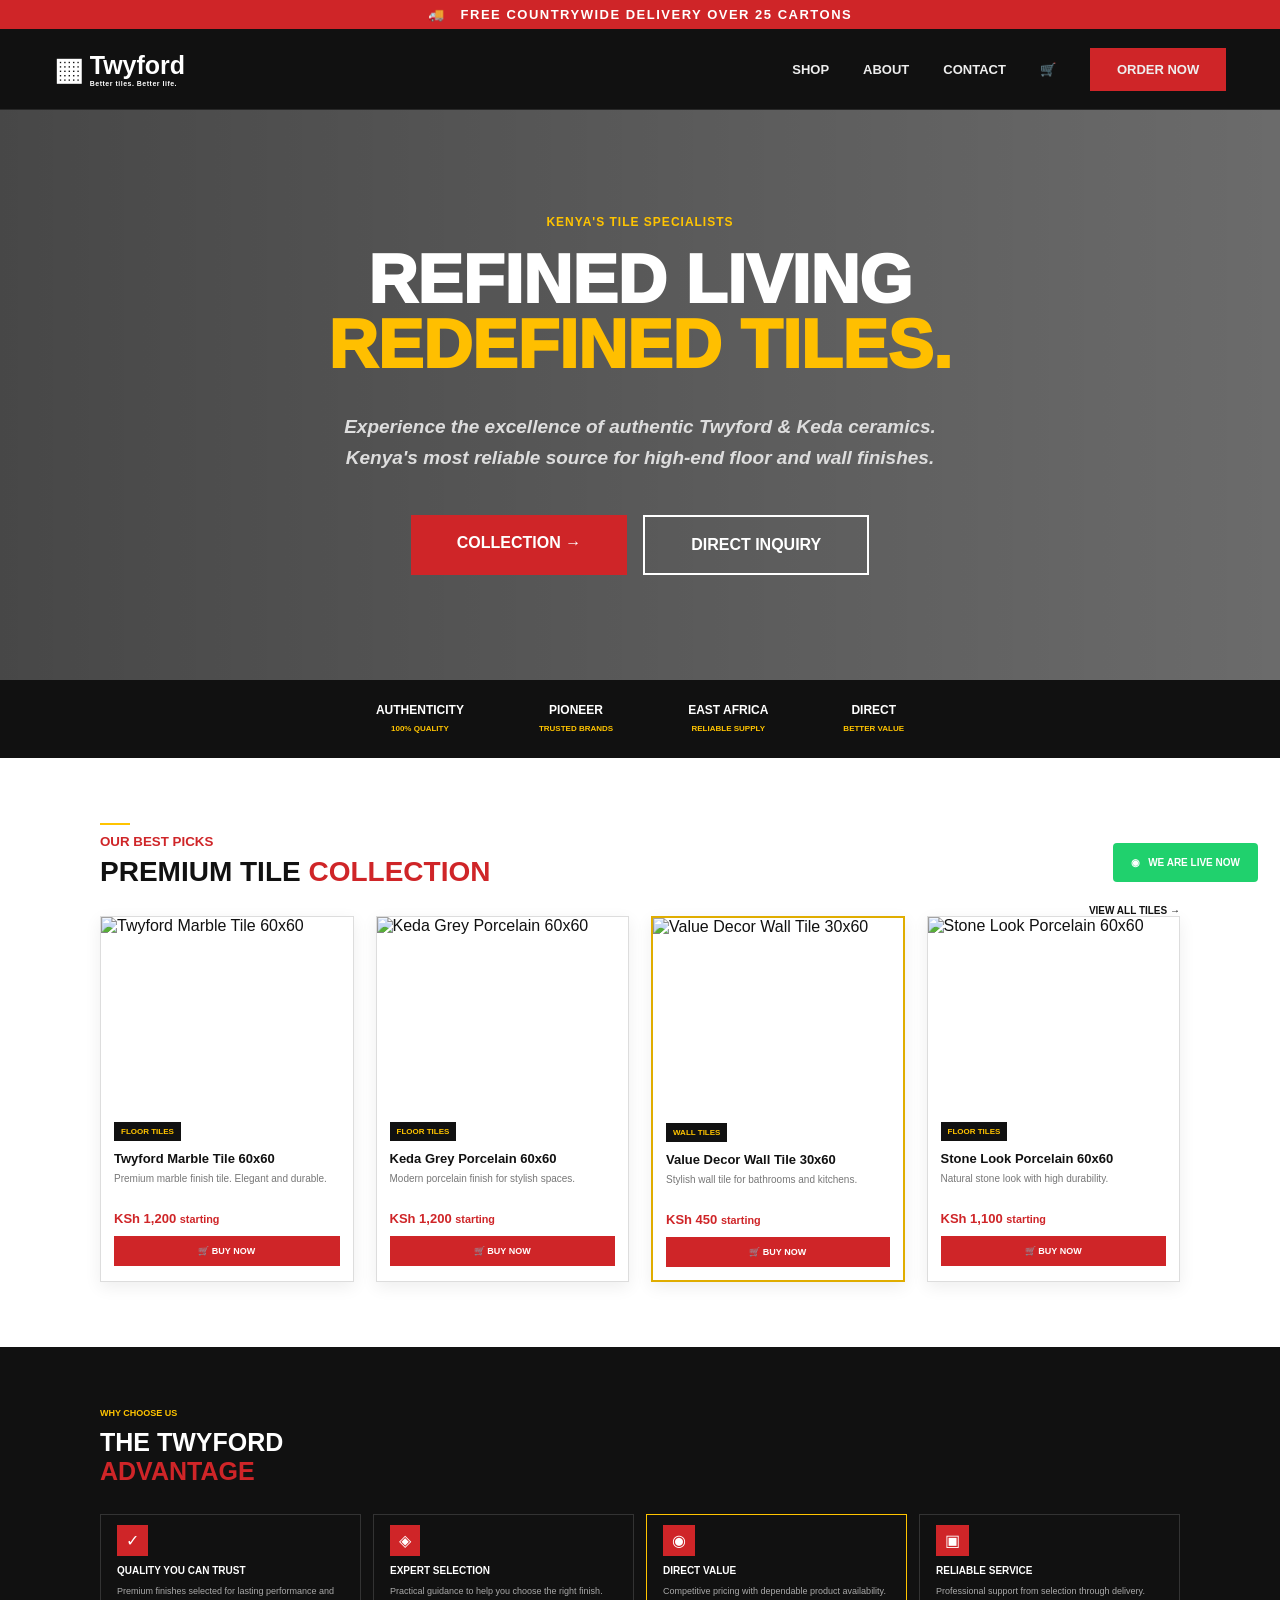
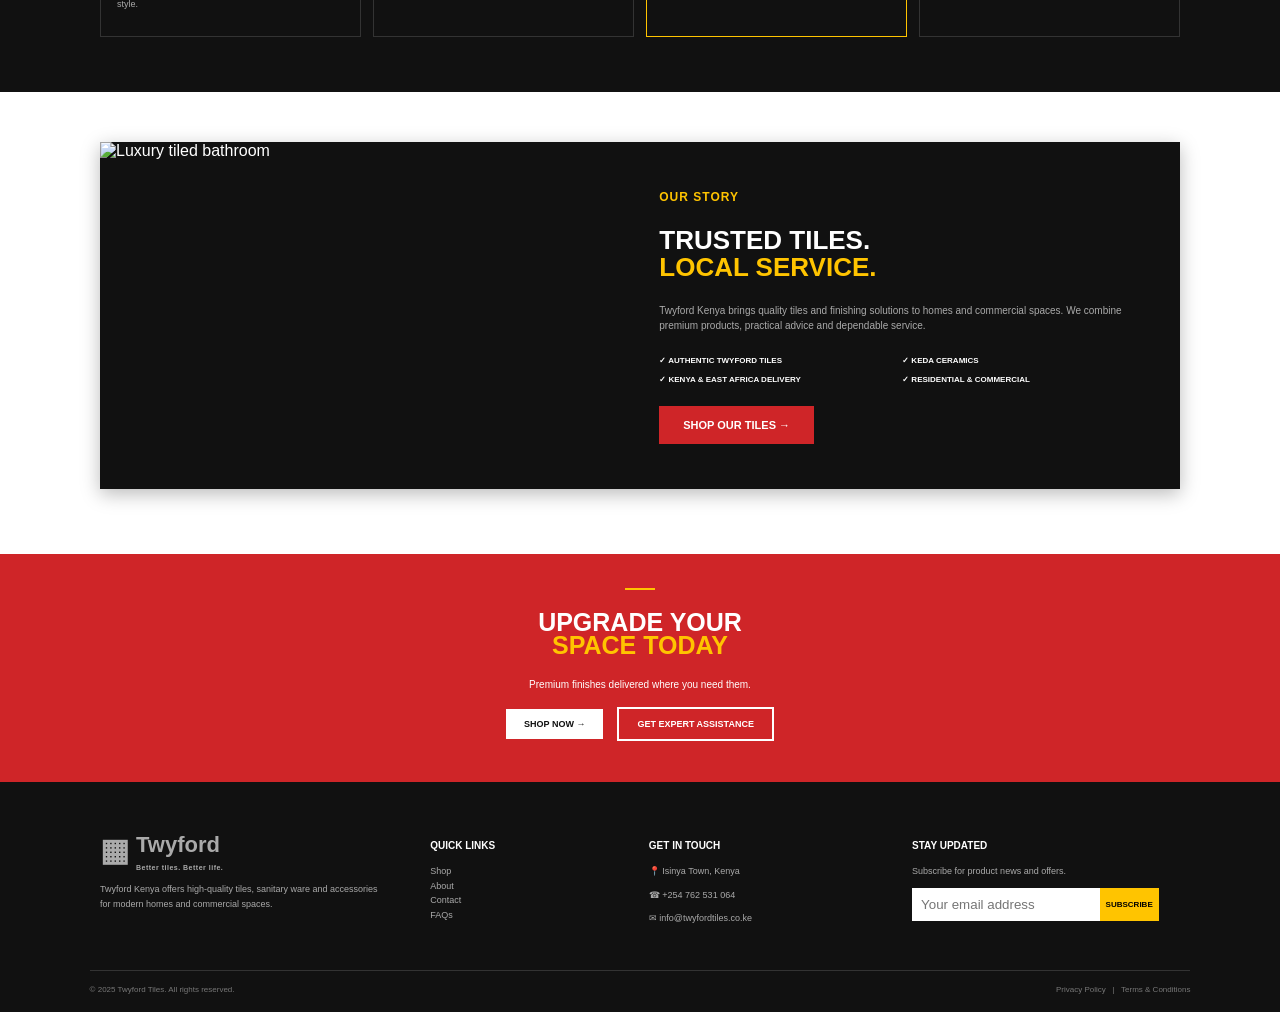
==== index.html @ 9cfc3409 "Add files via upload" ====
<!DOCTYPE html>
<html lang="en">
<head>
<meta charset="UTF-8">
<meta name="viewport" content="width=device-width, initial-scale=1.0">
<title>Twyford Tiles Kenya | Refined Living</title>
<meta name="description" content="Premium tiles, sanitary ware and finishing products in Kenya.">
<link rel="stylesheet" href="styles.css">
</head>
<body>
<div class="delivery">🚚 &nbsp; FREE COUNTRYWIDE DELIVERY OVER 25 CARTONS</div>

<header class="site-header">
  <a class="brand" href="index.html"><span class="brand-mark">▦</span><span>Twyford<small>Better tiles. Better life.</small></span></a>
  <nav>
    <a href="shop.html">SHOP</a><a href="about.html">ABOUT</a><a href="contact.html">CONTACT</a>
    <a href="#cart" class="cart">🛒</a><a class="order" href="contact.html">ORDER NOW</a>
  </nav>
  <button class="menu" aria-label="Menu">☰</button>
</header>

<main>
<section class="hero">
  <div class="hero-inner">
    <div class="eyebrow">KENYA'S TILE SPECIALISTS</div>
    <h1>REFINED LIVING<br><em>REDEFINED TILES.</em></h1>
    <p>Experience the excellence of authentic Twyford &amp; Keda ceramics.<br>Kenya's most reliable source for high-end floor and wall finishes.</p>
    <div class="actions"><a class="btn red" href="shop.html">COLLECTION <span>→</span></a><a class="btn outline" href="contact.html">DIRECT INQUIRY</a></div>
  </div>
</section>

<section class="proof">
  <div><b>AUTHENTICITY</b><small>100% QUALITY</small></div><div><b>PIONEER</b><small>TRUSTED BRANDS</small></div>
  <div><b>EAST AFRICA</b><small>RELIABLE SUPPLY</small></div><div><b>DIRECT</b><small>BETTER VALUE</small></div>
</section>

<section class="section products">
  <div class="section-head"><div><span class="yellow-line"></span><small>OUR BEST PICKS</small><h2>PREMIUM TILE <strong>COLLECTION</strong></h2></div><a href="shop.html">VIEW ALL TILES →</a></div>
  <div class="product-grid home-products" id="homeProducts"></div>
</section>

<section class="advantage">
  <div class="section-title"><span>WHY CHOOSE US</span><h2>THE TWYFORD<br><strong>ADVANTAGE</strong></h2></div>
  <div class="adv-grid">
    <article><i>✓</i><h3>QUALITY YOU CAN TRUST</h3><p>Premium finishes selected for lasting performance and style.</p></article>
    <article><i>◈</i><h3>EXPERT SELECTION</h3><p>Practical guidance to help you choose the right finish.</p></article>
    <article class="active"><i>◉</i><h3>DIRECT VALUE</h3><p>Competitive pricing with dependable product availability.</p></article>
    <article><i>▣</i><h3>RELIABLE SERVICE</h3><p>Professional support from selection through delivery.</p></article>
  </div>
</section>

<section class="story-card">
  <img src="assets/about-bathroom.jpg" alt="Luxury tiled bathroom">
  <div><span class="eyebrow">OUR STORY</span><h2>TRUSTED TILES.<br><strong>LOCAL SERVICE.</strong></h2><p>Twyford Kenya brings quality tiles and finishing solutions to homes and commercial spaces. We combine premium products, practical advice and dependable service.</p><div class="mini-points"><span>✓ AUTHENTIC TWYFORD TILES</span><span>✓ KEDA CERAMICS</span><span>✓ KENYA &amp; EAST AFRICA DELIVERY</span><span>✓ RESIDENTIAL &amp; COMMERCIAL</span></div><a class="btn red small" href="shop.html">SHOP OUR TILES →</a></div>
</section>

<section class="cta"><span class="yellow-line"></span><h2>UPGRADE YOUR<br><strong>SPACE TODAY</strong></h2><p>Premium finishes delivered where you need them.</p><div><a class="btn white" href="shop.html">SHOP NOW →</a><a class="btn outline" href="contact.html">GET EXPERT ASSISTANCE</a></div></section>
</main>

<footer class="footer">
  <div class="footer-grid"><div><a class="brand light" href="index.html"><span class="brand-mark">▦</span><span>Twyford<small>Better tiles. Better life.</small></span></a><p>Twyford Kenya offers high-quality tiles, sanitary ware and accessories for modern homes and commercial spaces.</p></div>
  <div><h4>QUICK LINKS</h4><a href="shop.html">Shop</a><a href="about.html">About</a><a href="contact.html">Contact</a><a href="contact.html">FAQs</a></div>
  <div><h4>GET IN TOUCH</h4><p>📍 Isinya Town, Kenya</p><p>☎ +254 762 531 064</p><p>✉ info@twyfordtiles.co.ke</p></div>
  <div><h4>STAY UPDATED</h4><p>Subscribe for product news and offers.</p><div class="subscribe"><input placeholder="Your email address"><button>SUBSCRIBE</button></div></div></div>
  <div class="copyright"><span>© 2025 Twyford Tiles. All rights reserved.</span><span>Privacy Policy &nbsp; | &nbsp; Terms &amp; Conditions</span></div>
</footer>
<a class="whatsapp" href="https://wa.me/254762531064">◉ &nbsp; WE ARE LIVE NOW</a>
<script src="script.js"></script>
</body></html>
---- styles.css ----
*{box-sizing:border-box}html{scroll-behavior:smooth}body{margin:0;font-family:Arial,Helvetica,sans-serif;color:#111;background:#fff}.delivery{height:29px;background:#cf2528;color:#fff;text-align:center;font-weight:800;font-size:13px;letter-spacing:1.5px;padding:7px}.site-header{height:81px;background:#111;color:#fff;display:flex;align-items:center;justify-content:space-between;padding:0 4.2%;position:sticky;top:0;z-index:20;border-bottom:1px solid #282828}.brand{display:flex;align-items:center;gap:7px;color:#fff;text-decoration:none;font-size:25px;font-weight:900}.brand-mark{font-size:31px;line-height:1}.brand small{display:block;font-size:7px;letter-spacing:.5px}.site-header nav{display:flex;align-items:center;gap:34px}.site-header nav a{color:#eee;text-decoration:none;font-weight:800;font-size:13px}.site-header .order{background:#cf2528;padding:14px 27px}.cart{font-size:20px}.menu{display:none;background:none;border:0;color:white;font-size:24px}.hero{min-height:570px;background:linear-gradient(90deg,rgba(0,0,0,.72),rgba(0,0,0,.58)),url("assets/hero-tiles.jpg") center/cover;display:flex;align-items:center;text-align:center;color:#fff}.hero-inner{width:100%;padding:65px 20px}.eyebrow,.page-hero-inner>span{color:#ffc400;font-weight:900;font-size:12px;letter-spacing:1px}.hero h1{font-size:68px;line-height:.96;margin:18px 0 35px;font-weight:950}.hero h1 em{font-style:normal;color:#ffbf00}.hero p{font-size:19px;line-height:1.6;font-weight:700;font-style:italic;color:#ddd}.actions{display:flex;justify-content:center;gap:16px;margin-top:42px}.btn{display:inline-block;text-decoration:none;font-weight:900;padding:19px 46px}.btn.red,.send{background:#cf2528;color:#fff}.btn.outline{border:2px solid #fff;color:#fff}.btn.white{background:#fff;color:#111}.btn.small{padding:13px 24px;font-size:11px}.proof{background:#111;color:#fff;display:flex;justify-content:center;gap:75px;padding:23px}.proof div{text-align:center}.proof b{display:block;font-size:12px}.proof small{color:#ffc400;font-size:8px;font-weight:800}.section{padding:65px 7%}.section-head{display:flex;justify-content:space-between;align-items:end;max-width:1080px;margin:auto}.section-head small,.section-title span{color:#cf2528;font-weight:900}.yellow-line{display:block;width:30px;height:2px;background:#ffc400;margin-bottom:7px}.section h2,.section-title h2{font-size:28px;margin:6px 0 28px}.section h2 strong,.section-title h2 strong{color:#cf2528}.section-head a{color:#111;text-decoration:none;font-weight:900;font-size:10px}.product-grid{display:grid;grid-template-columns:repeat(4,1fr);gap:22px}.home-products{max-width:1080px;margin:auto}.product-card{border:1px solid #ddd;background:#fff;box-shadow:0 5px 16px rgba(0,0,0,.07);overflow:hidden}.product-card.featured{border:2px solid #e0ad00}.product-card img{width:100%;height:190px;object-fit:cover;display:block}.product-card .info{padding:13px}.tag{display:inline-block;background:#111;color:#ffc400;padding:5px 7px;font-size:8px;font-weight:900}.product-card h3{font-size:13px;margin:10px 0 6px}.product-card p{font-size:10px;color:#777;min-height:30px;margin:0 0 9px;line-height:1.4}.price{color:#cf2528;font-weight:900;font-size:13px}.buy{display:block;width:100%;margin-top:10px;background:#cf2528;color:#fff;border:0;padding:10px;font-size:9px;font-weight:900;cursor:pointer}.advantage{background:#111;color:#fff;padding:55px 7%}.section-title{max-width:1080px;margin:auto}.section-title span{font-size:9px;color:#ffc400}.section-title h2{font-size:25px;margin:8px 0 28px}.adv-grid{max-width:1080px;margin:auto;display:grid;grid-template-columns:repeat(4,1fr);gap:12px}.adv-grid article{border:1px solid #333;padding:16px;min-height:120px}.adv-grid article.active{border-color:#ffc400}.adv-grid i{background:#cf2528;padding:7px 9px;font-style:normal}.adv-grid h3{font-size:10px;margin:15px 0 8px}.adv-grid p{font-size:9px;color:#aaa;line-height:1.45}.story-card{max-width:1080px;margin:50px auto 65px;display:grid;grid-template-columns:1fr 1.1fr;background:#111;color:#fff;box-shadow:0 5px 18px #bbb}.story-card img{width:100%;height:330px;object-fit:cover}.story-card>div{padding:45px}.story-card h2{font-size:26px;line-height:1.05}.story-card h2 strong{color:#ffc400}.story-card p{font-size:10px;color:#aaa;line-height:1.55}.mini-points{display:grid;grid-template-columns:1fr 1fr;gap:10px;margin:22px 0;font-size:8px;font-weight:900}.cta{background:#cf2528;color:#fff;text-align:center;padding:34px 20px}.cta .yellow-line{margin:0 auto 10px}.cta h2{font-size:25px;line-height:.95}.cta h2 strong{color:#ffc400}.cta p{font-size:10px}.cta .btn{padding:10px 18px;font-size:9px;margin:7px}.footer{background:#111;color:#fff;padding:45px 7% 18px}.footer-grid{max-width:1080px;margin:auto;display:grid;grid-template-columns:1.3fr .8fr 1fr 1.2fr;gap:40px}.footer .brand{font-size:22px}.footer p,.footer a{color:#aaa;font-size:9px;line-height:1.6;text-decoration:none}.footer h4{font-size:10px}.footer-grid>div>a:not(.brand){display:block}.subscribe{display:flex}.subscribe input{min-width:0;width:70%;padding:9px;border:0}.subscribe button{border:0;background:#ffc400;font-size:8px;font-weight:900}.copyright{border-top:1px solid #333;margin-top:35px;padding-top:14px;display:flex;justify-content:space-between;color:#777;font-size:8px}.whatsapp{position:fixed;right:22px;bottom:18px;background:#20d16d;color:#fff;padding:14px 18px;border-radius:4px;text-decoration:none;font-size:10px;font-weight:900;z-index:30}.page-hero,.contact-hero{background:#111;color:#fff;padding:35px 7%}.page-hero-inner{max-width:1080px;margin:auto}.page-hero h1{font-size:42px;margin:12px 0 8px}.page-hero h1 strong{color:#ffc400}.page-hero p,.contact-hero p{color:#aaa}.catalogue{max-width:1080px;margin:auto;padding:28px 0 65px}.filters{display:grid;grid-template-columns:1fr 260px 95px;gap:12px}.filters input,.filters select,.filters button{height:40px;border:1px solid #ccd1d8;background:#fff;padding:0 13px}.count{font-size:10px;color:#555}.catalogue .product-card img{height:165px}.load{display:block;margin:28px auto 0;padding:11px 25px;background:#fff;border:1px solid #111;font-weight:900;font-size:9px}.about-page{max-width:1080px;margin:45px auto 65px;display:grid;grid-template-columns:1fr 1fr;background:#111;color:#fff}.about-page img{width:100%;height:430px;object-fit:cover}.about-copy{padding:55px}.about-copy h2{font-size:32px;line-height:1.05}.about-copy h2 strong{color:#ffc400}.about-copy p{font-size:11px;color:#aaa;line-height:1.65}.slim{padding-top:45px;padding-bottom:60px}.contact-hero h1{font-size:42px;margin:10px 0}.contact-section{max-width:1080px;margin:auto;padding:50px 0;display:grid;grid-template-columns:1fr 1fr;gap:55px}.contact-section h2{font-size:16px;margin-bottom:25px}.contact-card{border:1px solid #ddd;min-height:68px;margin:18px 0;display:flex;align-items:center;gap:14px;padding:15px}.contact-card>b{background:#cf2528;color:#fff;padding:12px;font-size:18px}.contact-card b.green{background:#20d16d}.contact-card b.yellow{background:#ffc400;color:#111}.contact-card small{display:block;color:#9aa0ad;font-size:9px;font-weight:900;letter-spacing:1px}.contact-card strong{font-size:12px;line-height:1.5}.contact-section form label{display:block;font-size:9px;font-weight:900;margin:0 0 7px}.contact-section input,.contact-section textarea{width:100%;border:1px solid #ccd1d8;padding:12px;margin-bottom:15px;font-family:inherit}.contact-section textarea{height:105px;resize:vertical}.send{width:100%;border:0;padding:13px;font-weight:900}.reach{text-align:center;color:#aaa;font-size:9px}.reach a{color:#20d16d;font-weight:900;text-decoration:none}@media(max-width:800px){.site-header{height:65px}.site-header nav{display:none}.menu{display:block}.hero{min-height:510px}.hero h1{font-size:43px}.hero p{font-size:14px}.actions{flex-direction:column;align-items:center}.btn{width:min(280px,90%);text-align:center}.proof{gap:15px;flex-wrap:wrap}.proof div{width:40%}.product-grid{grid-template-columns:repeat(2,1fr)}.section,.advantage{padding-left:5%;padding-right:5%}.adv-grid{grid-template-columns:1fr 1fr}.story-card,.about-page{margin-left:5%;margin-right:5%;grid-template-columns:1fr}.story-card img,.about-page img{height:260px}.story-card>div,.about-copy{padding:30px}.footer-grid{grid-template-columns:1fr 1fr}.contact-section{grid-template-columns:1fr;margin:0 5%;padding:35px 0}.catalogue{padding:20px 5%}.filters{grid-template-columns:1fr}.page-hero,.contact-hero{padding-left:5%;padding-right:5%}}@media(max-width:480px){.product-grid{grid-template-columns:1fr}.adv-grid,.footer-grid{grid-template-columns:1fr}.hero h1{font-size:37px}.section-head{display:block}.section-head>a{display:inline-block;margin-bottom:20px}.copyright{display:block}.copyright span{display:block;margin:8px 0}.whatsapp{right:12px;bottom:12px}.mini-points{grid-template-columns:1fr}}
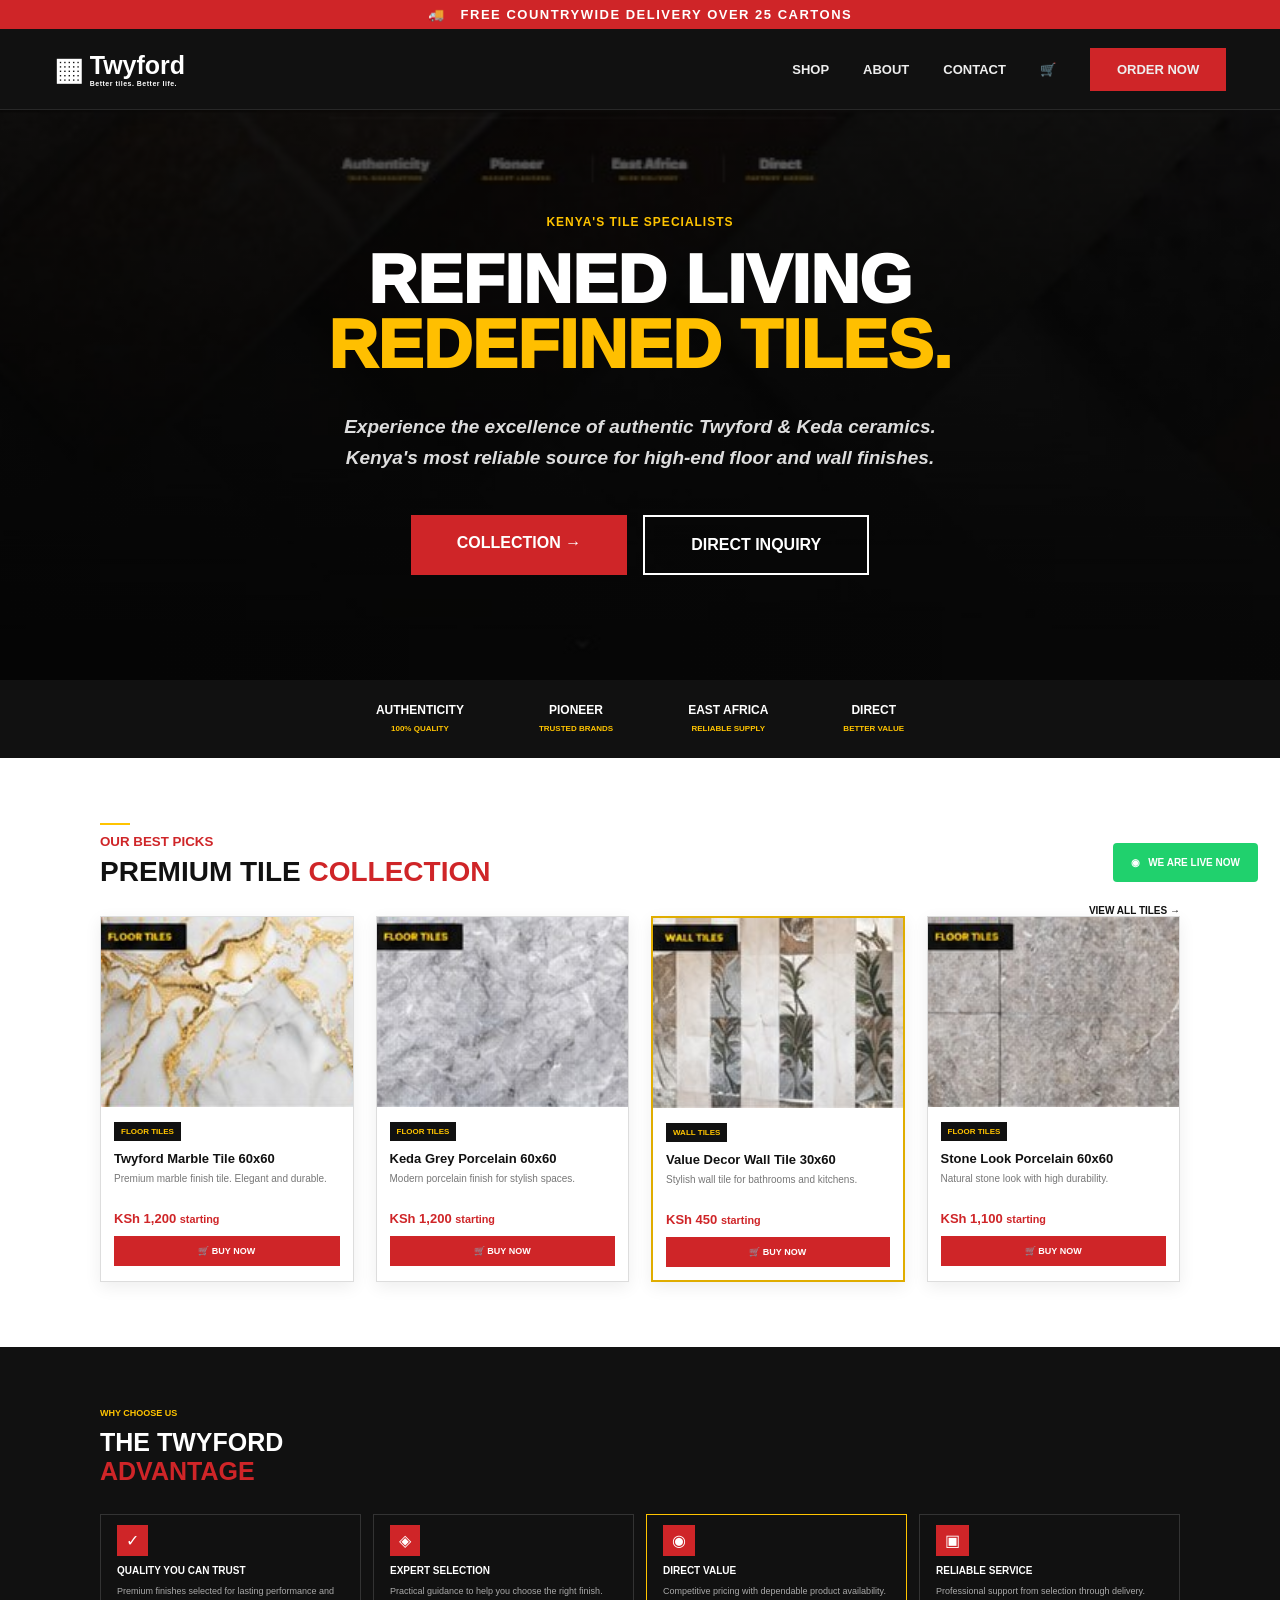
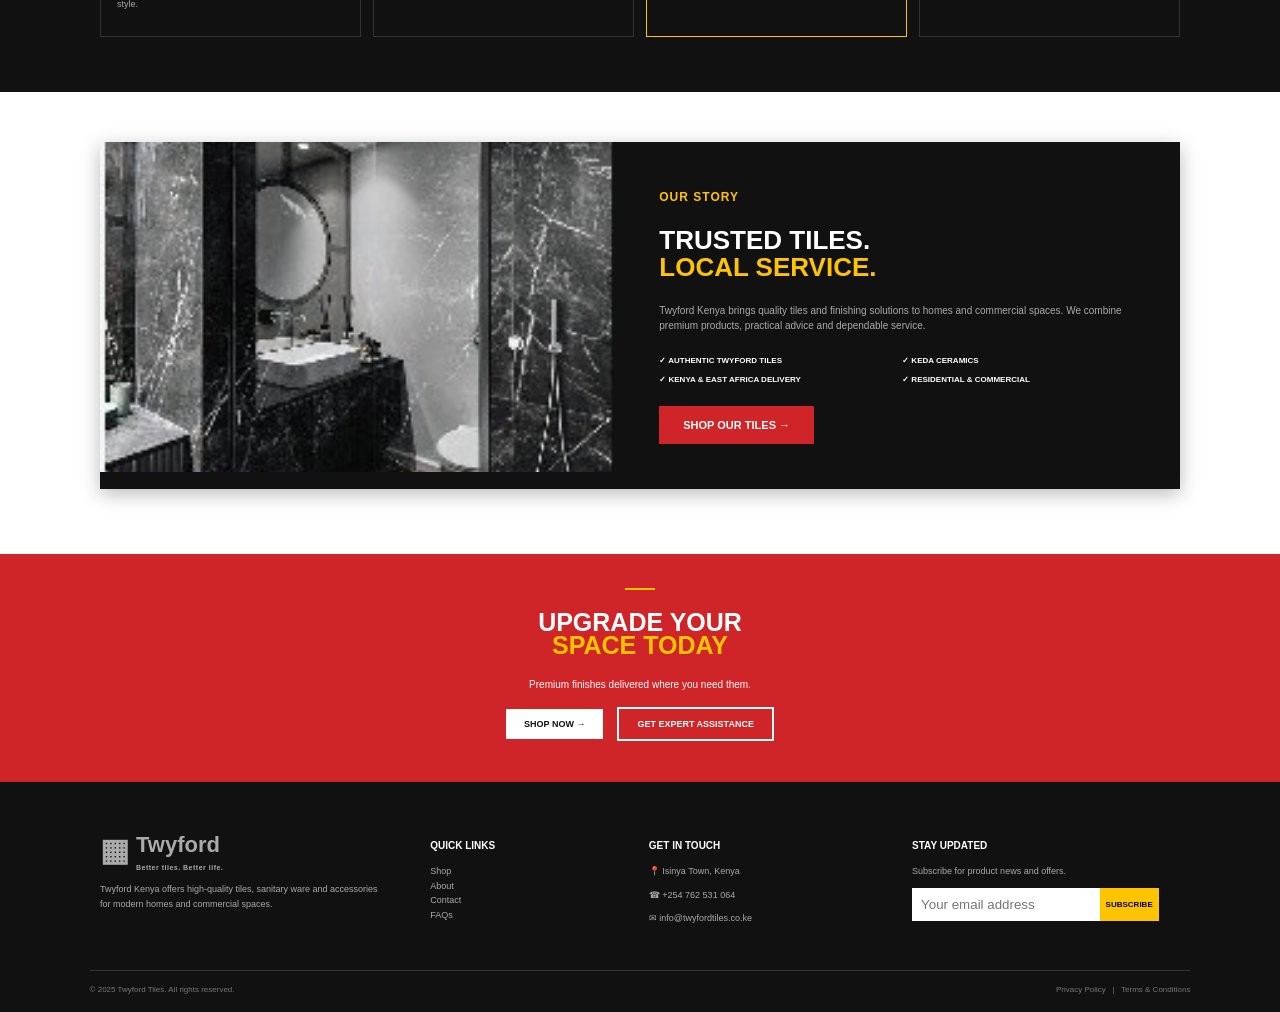
==== commit c1ce63e4: "Add files via upload" ====
--- a/index.html
+++ b/index.html
@@ -50,7 +50,7 @@
 </section>
 
 <section class="story-card">
-  <img src="assets/about-bathroom.jpg" alt="Luxury tiled bathroom">
+  <img src="about-bathroom.jpg" alt="Luxury tiled bathroom">
   <div><span class="eyebrow">OUR STORY</span><h2>TRUSTED TILES.<br><strong>LOCAL SERVICE.</strong></h2><p>Twyford Kenya brings quality tiles and finishing solutions to homes and commercial spaces. We combine premium products, practical advice and dependable service.</p><div class="mini-points"><span>✓ AUTHENTIC TWYFORD TILES</span><span>✓ KEDA CERAMICS</span><span>✓ KENYA &amp; EAST AFRICA DELIVERY</span><span>✓ RESIDENTIAL &amp; COMMERCIAL</span></div><a class="btn red small" href="shop.html">SHOP OUR TILES →</a></div>
 </section>
 
--- a/styles.css
+++ b/styles.css
@@ -1 +1 @@
-*{box-sizing:border-box}html{scroll-behavior:smooth}body{margin:0;font-family:Arial,Helvetica,sans-serif;color:#111;background:#fff}.delivery{height:29px;background:#cf2528;color:#fff;text-align:center;font-weight:800;font-size:13px;letter-spacing:1.5px;padding:7px}.site-header{height:81px;background:#111;color:#fff;display:flex;align-items:center;justify-content:space-between;padding:0 4.2%;position:sticky;top:0;z-index:20;border-bottom:1px solid #282828}.brand{display:flex;align-items:center;gap:7px;color:#fff;text-decoration:none;font-size:25px;font-weight:900}.brand-mark{font-size:31px;line-height:1}.brand small{display:block;font-size:7px;letter-spacing:.5px}.site-header nav{display:flex;align-items:center;gap:34px}.site-header nav a{color:#eee;text-decoration:none;font-weight:800;font-size:13px}.site-header .order{background:#cf2528;padding:14px 27px}.cart{font-size:20px}.menu{display:none;background:none;border:0;color:white;font-size:24px}.hero{min-height:570px;background:linear-gradient(90deg,rgba(0,0,0,.72),rgba(0,0,0,.58)),url("assets/hero-tiles.jpg") center/cover;display:flex;align-items:center;text-align:center;color:#fff}.hero-inner{width:100%;padding:65px 20px}.eyebrow,.page-hero-inner>span{color:#ffc400;font-weight:900;font-size:12px;letter-spacing:1px}.hero h1{font-size:68px;line-height:.96;margin:18px 0 35px;font-weight:950}.hero h1 em{font-style:normal;color:#ffbf00}.hero p{font-size:19px;line-height:1.6;font-weight:700;font-style:italic;color:#ddd}.actions{display:flex;justify-content:center;gap:16px;margin-top:42px}.btn{display:inline-block;text-decoration:none;font-weight:900;padding:19px 46px}.btn.red,.send{background:#cf2528;color:#fff}.btn.outline{border:2px solid #fff;color:#fff}.btn.white{background:#fff;color:#111}.btn.small{padding:13px 24px;font-size:11px}.proof{background:#111;color:#fff;display:flex;justify-content:center;gap:75px;padding:23px}.proof div{text-align:center}.proof b{display:block;font-size:12px}.proof small{color:#ffc400;font-size:8px;font-weight:800}.section{padding:65px 7%}.section-head{display:flex;justify-content:space-between;align-items:end;max-width:1080px;margin:auto}.section-head small,.section-title span{color:#cf2528;font-weight:900}.yellow-line{display:block;width:30px;height:2px;background:#ffc400;margin-bottom:7px}.section h2,.section-title h2{font-size:28px;margin:6px 0 28px}.section h2 strong,.section-title h2 strong{color:#cf2528}.section-head a{color:#111;text-decoration:none;font-weight:900;font-size:10px}.product-grid{display:grid;grid-template-columns:repeat(4,1fr);gap:22px}.home-products{max-width:1080px;margin:auto}.product-card{border:1px solid #ddd;background:#fff;box-shadow:0 5px 16px rgba(0,0,0,.07);overflow:hidden}.product-card.featured{border:2px solid #e0ad00}.product-card img{width:100%;height:190px;object-fit:cover;display:block}.product-card .info{padding:13px}.tag{display:inline-block;background:#111;color:#ffc400;padding:5px 7px;font-size:8px;font-weight:900}.product-card h3{font-size:13px;margin:10px 0 6px}.product-card p{font-size:10px;color:#777;min-height:30px;margin:0 0 9px;line-height:1.4}.price{color:#cf2528;font-weight:900;font-size:13px}.buy{display:block;width:100%;margin-top:10px;background:#cf2528;color:#fff;border:0;padding:10px;font-size:9px;font-weight:900;cursor:pointer}.advantage{background:#111;color:#fff;padding:55px 7%}.section-title{max-width:1080px;margin:auto}.section-title span{font-size:9px;color:#ffc400}.section-title h2{font-size:25px;margin:8px 0 28px}.adv-grid{max-width:1080px;margin:auto;display:grid;grid-template-columns:repeat(4,1fr);gap:12px}.adv-grid article{border:1px solid #333;padding:16px;min-height:120px}.adv-grid article.active{border-color:#ffc400}.adv-grid i{background:#cf2528;padding:7px 9px;font-style:normal}.adv-grid h3{font-size:10px;margin:15px 0 8px}.adv-grid p{font-size:9px;color:#aaa;line-height:1.45}.story-card{max-width:1080px;margin:50px auto 65px;display:grid;grid-template-columns:1fr 1.1fr;background:#111;color:#fff;box-shadow:0 5px 18px #bbb}.story-card img{width:100%;height:330px;object-fit:cover}.story-card>div{padding:45px}.story-card h2{font-size:26px;line-height:1.05}.story-card h2 strong{color:#ffc400}.story-card p{font-size:10px;color:#aaa;line-height:1.55}.mini-points{display:grid;grid-template-columns:1fr 1fr;gap:10px;margin:22px 0;font-size:8px;font-weight:900}.cta{background:#cf2528;color:#fff;text-align:center;padding:34px 20px}.cta .yellow-line{margin:0 auto 10px}.cta h2{font-size:25px;line-height:.95}.cta h2 strong{color:#ffc400}.cta p{font-size:10px}.cta .btn{padding:10px 18px;font-size:9px;margin:7px}.footer{background:#111;color:#fff;padding:45px 7% 18px}.footer-grid{max-width:1080px;margin:auto;display:grid;grid-template-columns:1.3fr .8fr 1fr 1.2fr;gap:40px}.footer .brand{font-size:22px}.footer p,.footer a{color:#aaa;font-size:9px;line-height:1.6;text-decoration:none}.footer h4{font-size:10px}.footer-grid>div>a:not(.brand){display:block}.subscribe{display:flex}.subscribe input{min-width:0;width:70%;padding:9px;border:0}.subscribe button{border:0;background:#ffc400;font-size:8px;font-weight:900}.copyright{border-top:1px solid #333;margin-top:35px;padding-top:14px;display:flex;justify-content:space-between;color:#777;font-size:8px}.whatsapp{position:fixed;right:22px;bottom:18px;background:#20d16d;color:#fff;padding:14px 18px;border-radius:4px;text-decoration:none;font-size:10px;font-weight:900;z-index:30}.page-hero,.contact-hero{background:#111;color:#fff;padding:35px 7%}.page-hero-inner{max-width:1080px;margin:auto}.page-hero h1{font-size:42px;margin:12px 0 8px}.page-hero h1 strong{color:#ffc400}.page-hero p,.contact-hero p{color:#aaa}.catalogue{max-width:1080px;margin:auto;padding:28px 0 65px}.filters{display:grid;grid-template-columns:1fr 260px 95px;gap:12px}.filters input,.filters select,.filters button{height:40px;border:1px solid #ccd1d8;background:#fff;padding:0 13px}.count{font-size:10px;color:#555}.catalogue .product-card img{height:165px}.load{display:block;margin:28px auto 0;padding:11px 25px;background:#fff;border:1px solid #111;font-weight:900;font-size:9px}.about-page{max-width:1080px;margin:45px auto 65px;display:grid;grid-template-columns:1fr 1fr;background:#111;color:#fff}.about-page img{width:100%;height:430px;object-fit:cover}.about-copy{padding:55px}.about-copy h2{font-size:32px;line-height:1.05}.about-copy h2 strong{color:#ffc400}.about-copy p{font-size:11px;color:#aaa;line-height:1.65}.slim{padding-top:45px;padding-bottom:60px}.contact-hero h1{font-size:42px;margin:10px 0}.contact-section{max-width:1080px;margin:auto;padding:50px 0;display:grid;grid-template-columns:1fr 1fr;gap:55px}.contact-section h2{font-size:16px;margin-bottom:25px}.contact-card{border:1px solid #ddd;min-height:68px;margin:18px 0;display:flex;align-items:center;gap:14px;padding:15px}.contact-card>b{background:#cf2528;color:#fff;padding:12px;font-size:18px}.contact-card b.green{background:#20d16d}.contact-card b.yellow{background:#ffc400;color:#111}.contact-card small{display:block;color:#9aa0ad;font-size:9px;font-weight:900;letter-spacing:1px}.contact-card strong{font-size:12px;line-height:1.5}.contact-section form label{display:block;font-size:9px;font-weight:900;margin:0 0 7px}.contact-section input,.contact-section textarea{width:100%;border:1px solid #ccd1d8;padding:12px;margin-bottom:15px;font-family:inherit}.contact-section textarea{height:105px;resize:vertical}.send{width:100%;border:0;padding:13px;font-weight:900}.reach{text-align:center;color:#aaa;font-size:9px}.reach a{color:#20d16d;font-weight:900;text-decoration:none}@media(max-width:800px){.site-header{height:65px}.site-header nav{display:none}.menu{display:block}.hero{min-height:510px}.hero h1{font-size:43px}.hero p{font-size:14px}.actions{flex-direction:column;align-items:center}.btn{width:min(280px,90%);text-align:center}.proof{gap:15px;flex-wrap:wrap}.proof div{width:40%}.product-grid{grid-template-columns:repeat(2,1fr)}.section,.advantage{padding-left:5%;padding-right:5%}.adv-grid{grid-template-columns:1fr 1fr}.story-card,.about-page{margin-left:5%;margin-right:5%;grid-template-columns:1fr}.story-card img,.about-page img{height:260px}.story-card>div,.about-copy{padding:30px}.footer-grid{grid-template-columns:1fr 1fr}.contact-section{grid-template-columns:1fr;margin:0 5%;padding:35px 0}.catalogue{padding:20px 5%}.filters{grid-template-columns:1fr}.page-hero,.contact-hero{padding-left:5%;padding-right:5%}}@media(max-width:480px){.product-grid{grid-template-columns:1fr}.adv-grid,.footer-grid{grid-template-columns:1fr}.hero h1{font-size:37px}.section-head{display:block}.section-head>a{display:inline-block;margin-bottom:20px}.copyright{display:block}.copyright span{display:block;margin:8px 0}.whatsapp{right:12px;bottom:12px}.mini-points{grid-template-columns:1fr}}
+*{box-sizing:border-box}html{scroll-behavior:smooth}body{margin:0;font-family:Arial,Helvetica,sans-serif;color:#111;background:#fff}.delivery{height:29px;background:#cf2528;color:#fff;text-align:center;font-weight:800;font-size:13px;letter-spacing:1.5px;padding:7px}.site-header{height:81px;background:#111;color:#fff;display:flex;align-items:center;justify-content:space-between;padding:0 4.2%;position:sticky;top:0;z-index:20;border-bottom:1px solid #282828}.brand{display:flex;align-items:center;gap:7px;color:#fff;text-decoration:none;font-size:25px;font-weight:900}.brand-mark{font-size:31px;line-height:1}.brand small{display:block;font-size:7px;letter-spacing:.5px}.site-header nav{display:flex;align-items:center;gap:34px}.site-header nav a{color:#eee;text-decoration:none;font-weight:800;font-size:13px}.site-header .order{background:#cf2528;padding:14px 27px}.cart{font-size:20px}.menu{display:none;background:none;border:0;color:white;font-size:24px}.hero{min-height:570px;background:linear-gradient(90deg,rgba(0,0,0,.72),rgba(0,0,0,.58)),url("hero-tiles.jpg") center/cover;display:flex;align-items:center;text-align:center;color:#fff}.hero-inner{width:100%;padding:65px 20px}.eyebrow,.page-hero-inner>span{color:#ffc400;font-weight:900;font-size:12px;letter-spacing:1px}.hero h1{font-size:68px;line-height:.96;margin:18px 0 35px;font-weight:950}.hero h1 em{font-style:normal;color:#ffbf00}.hero p{font-size:19px;line-height:1.6;font-weight:700;font-style:italic;color:#ddd}.actions{display:flex;justify-content:center;gap:16px;margin-top:42px}.btn{display:inline-block;text-decoration:none;font-weight:900;padding:19px 46px}.btn.red,.send{background:#cf2528;color:#fff}.btn.outline{border:2px solid #fff;color:#fff}.btn.white{background:#fff;color:#111}.btn.small{padding:13px 24px;font-size:11px}.proof{background:#111;color:#fff;display:flex;justify-content:center;gap:75px;padding:23px}.proof div{text-align:center}.proof b{display:block;font-size:12px}.proof small{color:#ffc400;font-size:8px;font-weight:800}.section{padding:65px 7%}.section-head{display:flex;justify-content:space-between;align-items:end;max-width:1080px;margin:auto}.section-head small,.section-title span{color:#cf2528;font-weight:900}.yellow-line{display:block;width:30px;height:2px;background:#ffc400;margin-bottom:7px}.section h2,.section-title h2{font-size:28px;margin:6px 0 28px}.section h2 strong,.section-title h2 strong{color:#cf2528}.section-head a{color:#111;text-decoration:none;font-weight:900;font-size:10px}.product-grid{display:grid;grid-template-columns:repeat(4,1fr);gap:22px}.home-products{max-width:1080px;margin:auto}.product-card{border:1px solid #ddd;background:#fff;box-shadow:0 5px 16px rgba(0,0,0,.07);overflow:hidden}.product-card.featured{border:2px solid #e0ad00}.product-card img{width:100%;height:190px;object-fit:cover;display:block}.product-card .info{padding:13px}.tag{display:inline-block;background:#111;color:#ffc400;padding:5px 7px;font-size:8px;font-weight:900}.product-card h3{font-size:13px;margin:10px 0 6px}.product-card p{font-size:10px;color:#777;min-height:30px;margin:0 0 9px;line-height:1.4}.price{color:#cf2528;font-weight:900;font-size:13px}.buy{display:block;width:100%;margin-top:10px;background:#cf2528;color:#fff;border:0;padding:10px;font-size:9px;font-weight:900;cursor:pointer}.advantage{background:#111;color:#fff;padding:55px 7%}.section-title{max-width:1080px;margin:auto}.section-title span{font-size:9px;color:#ffc400}.section-title h2{font-size:25px;margin:8px 0 28px}.adv-grid{max-width:1080px;margin:auto;display:grid;grid-template-columns:repeat(4,1fr);gap:12px}.adv-grid article{border:1px solid #333;padding:16px;min-height:120px}.adv-grid article.active{border-color:#ffc400}.adv-grid i{background:#cf2528;padding:7px 9px;font-style:normal}.adv-grid h3{font-size:10px;margin:15px 0 8px}.adv-grid p{font-size:9px;color:#aaa;line-height:1.45}.story-card{max-width:1080px;margin:50px auto 65px;display:grid;grid-template-columns:1fr 1.1fr;background:#111;color:#fff;box-shadow:0 5px 18px #bbb}.story-card img{width:100%;height:330px;object-fit:cover}.story-card>div{padding:45px}.story-card h2{font-size:26px;line-height:1.05}.story-card h2 strong{color:#ffc400}.story-card p{font-size:10px;color:#aaa;line-height:1.55}.mini-points{display:grid;grid-template-columns:1fr 1fr;gap:10px;margin:22px 0;font-size:8px;font-weight:900}.cta{background:#cf2528;color:#fff;text-align:center;padding:34px 20px}.cta .yellow-line{margin:0 auto 10px}.cta h2{font-size:25px;line-height:.95}.cta h2 strong{color:#ffc400}.cta p{font-size:10px}.cta .btn{padding:10px 18px;font-size:9px;margin:7px}.footer{background:#111;color:#fff;padding:45px 7% 18px}.footer-grid{max-width:1080px;margin:auto;display:grid;grid-template-columns:1.3fr .8fr 1fr 1.2fr;gap:40px}.footer .brand{font-size:22px}.footer p,.footer a{color:#aaa;font-size:9px;line-height:1.6;text-decoration:none}.footer h4{font-size:10px}.footer-grid>div>a:not(.brand){display:block}.subscribe{display:flex}.subscribe input{min-width:0;width:70%;padding:9px;border:0}.subscribe button{border:0;background:#ffc400;font-size:8px;font-weight:900}.copyright{border-top:1px solid #333;margin-top:35px;padding-top:14px;display:flex;justify-content:space-between;color:#777;font-size:8px}.whatsapp{position:fixed;right:22px;bottom:18px;background:#20d16d;color:#fff;padding:14px 18px;border-radius:4px;text-decoration:none;font-size:10px;font-weight:900;z-index:30}.page-hero,.contact-hero{background:#111;color:#fff;padding:35px 7%}.page-hero-inner{max-width:1080px;margin:auto}.page-hero h1{font-size:42px;margin:12px 0 8px}.page-hero h1 strong{color:#ffc400}.page-hero p,.contact-hero p{color:#aaa}.catalogue{max-width:1080px;margin:auto;padding:28px 0 65px}.filters{display:grid;grid-template-columns:1fr 260px 95px;gap:12px}.filters input,.filters select,.filters button{height:40px;border:1px solid #ccd1d8;background:#fff;padding:0 13px}.count{font-size:10px;color:#555}.catalogue .product-card img{height:165px}.load{display:block;margin:28px auto 0;padding:11px 25px;background:#fff;border:1px solid #111;font-weight:900;font-size:9px}.about-page{max-width:1080px;margin:45px auto 65px;display:grid;grid-template-columns:1fr 1fr;background:#111;color:#fff}.about-page img{width:100%;height:430px;object-fit:cover}.about-copy{padding:55px}.about-copy h2{font-size:32px;line-height:1.05}.about-copy h2 strong{color:#ffc400}.about-copy p{font-size:11px;color:#aaa;line-height:1.65}.slim{padding-top:45px;padding-bottom:60px}.contact-hero h1{font-size:42px;margin:10px 0}.contact-section{max-width:1080px;margin:auto;padding:50px 0;display:grid;grid-template-columns:1fr 1fr;gap:55px}.contact-section h2{font-size:16px;margin-bottom:25px}.contact-card{border:1px solid #ddd;min-height:68px;margin:18px 0;display:flex;align-items:center;gap:14px;padding:15px}.contact-card>b{background:#cf2528;color:#fff;padding:12px;font-size:18px}.contact-card b.green{background:#20d16d}.contact-card b.yellow{background:#ffc400;color:#111}.contact-card small{display:block;color:#9aa0ad;font-size:9px;font-weight:900;letter-spacing:1px}.contact-card strong{font-size:12px;line-height:1.5}.contact-section form label{display:block;font-size:9px;font-weight:900;margin:0 0 7px}.contact-section input,.contact-section textarea{width:100%;border:1px solid #ccd1d8;padding:12px;margin-bottom:15px;font-family:inherit}.contact-section textarea{height:105px;resize:vertical}.send{width:100%;border:0;padding:13px;font-weight:900}.reach{text-align:center;color:#aaa;font-size:9px}.reach a{color:#20d16d;font-weight:900;text-decoration:none}@media(max-width:800px){.site-header{height:65px}.site-header nav{display:none}.menu{display:block}.hero{min-height:510px}.hero h1{font-size:43px}.hero p{font-size:14px}.actions{flex-direction:column;align-items:center}.btn{width:min(280px,90%);text-align:center}.proof{gap:15px;flex-wrap:wrap}.proof div{width:40%}.product-grid{grid-template-columns:repeat(2,1fr)}.section,.advantage{padding-left:5%;padding-right:5%}.adv-grid{grid-template-columns:1fr 1fr}.story-card,.about-page{margin-left:5%;margin-right:5%;grid-template-columns:1fr}.story-card img,.about-page img{height:260px}.story-card>div,.about-copy{padding:30px}.footer-grid{grid-template-columns:1fr 1fr}.contact-section{grid-template-columns:1fr;margin:0 5%;padding:35px 0}.catalogue{padding:20px 5%}.filters{grid-template-columns:1fr}.page-hero,.contact-hero{padding-left:5%;padding-right:5%}}@media(max-width:480px){.product-grid{grid-template-columns:1fr}.adv-grid,.footer-grid{grid-template-columns:1fr}.hero h1{font-size:37px}.section-head{display:block}.section-head>a{display:inline-block;margin-bottom:20px}.copyright{display:block}.copyright span{display:block;margin:8px 0}.whatsapp{right:12px;bottom:12px}.mini-points{grid-template-columns:1fr}}
